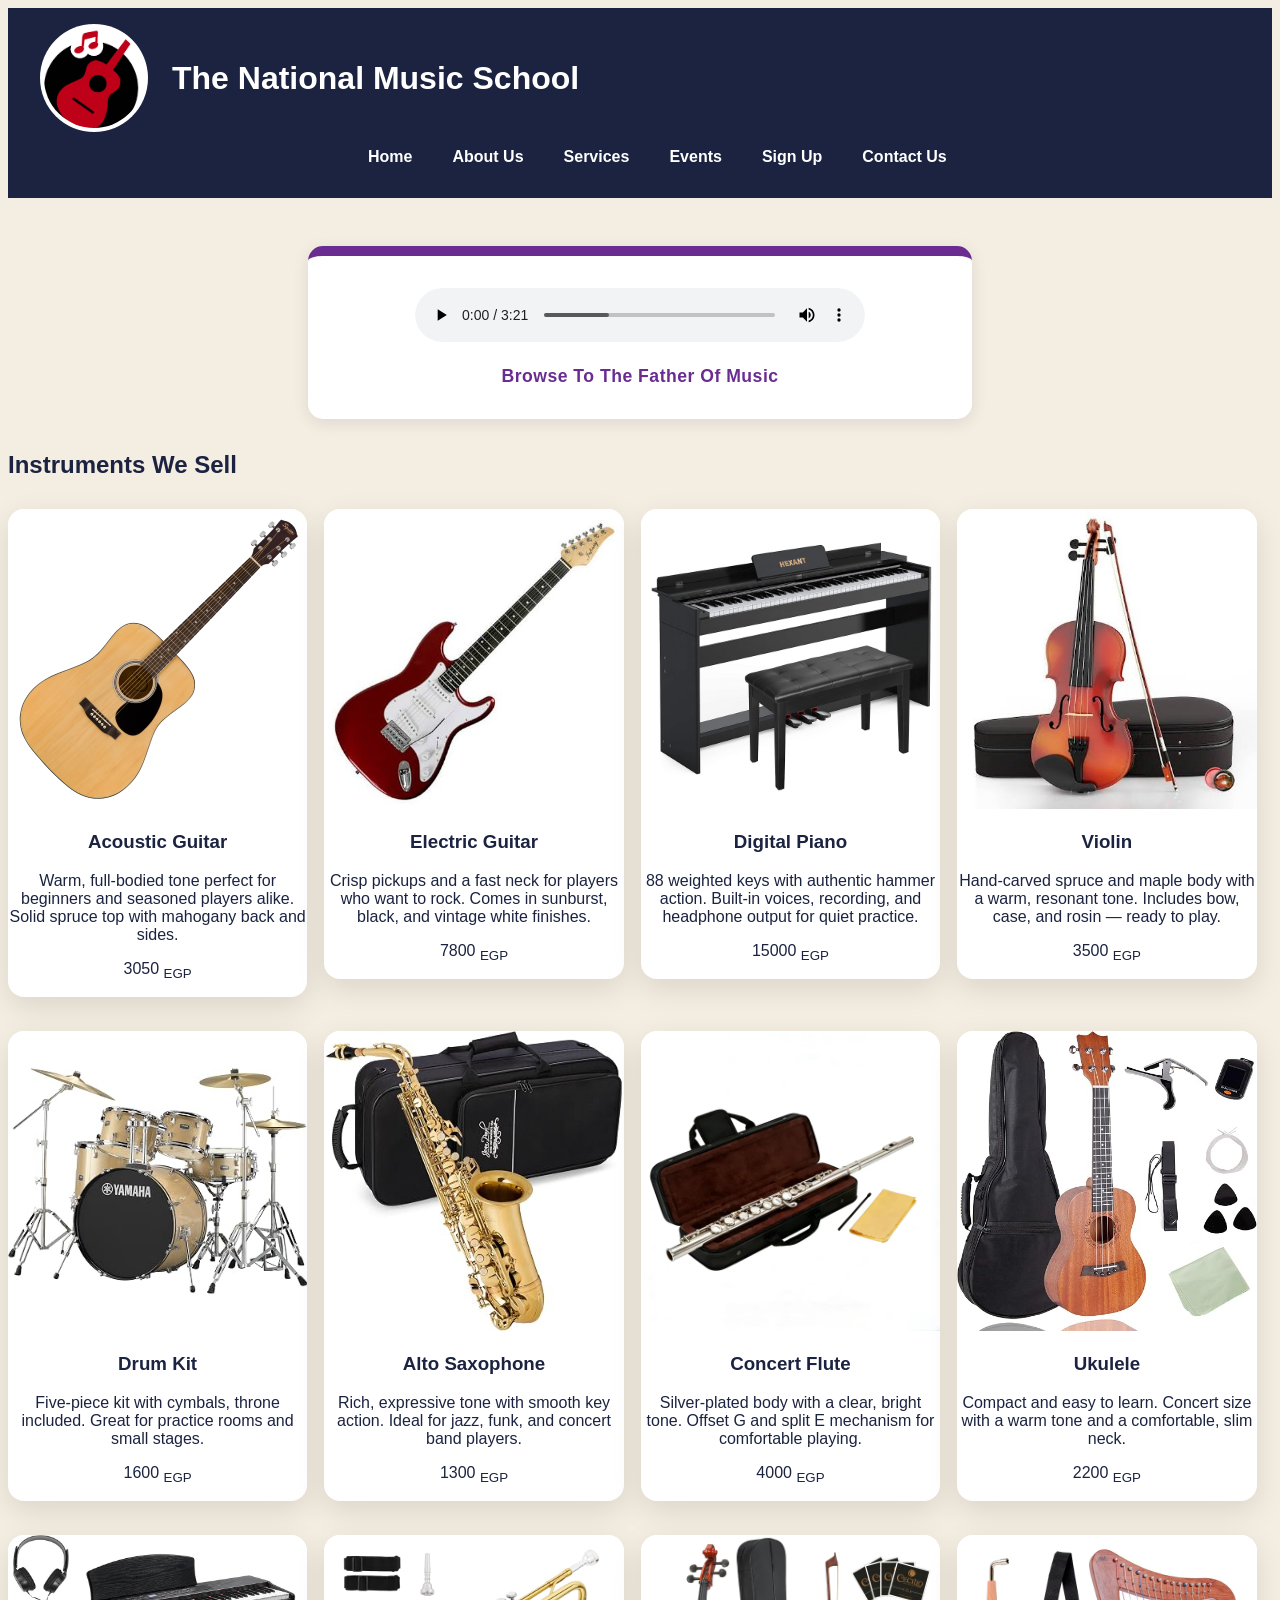
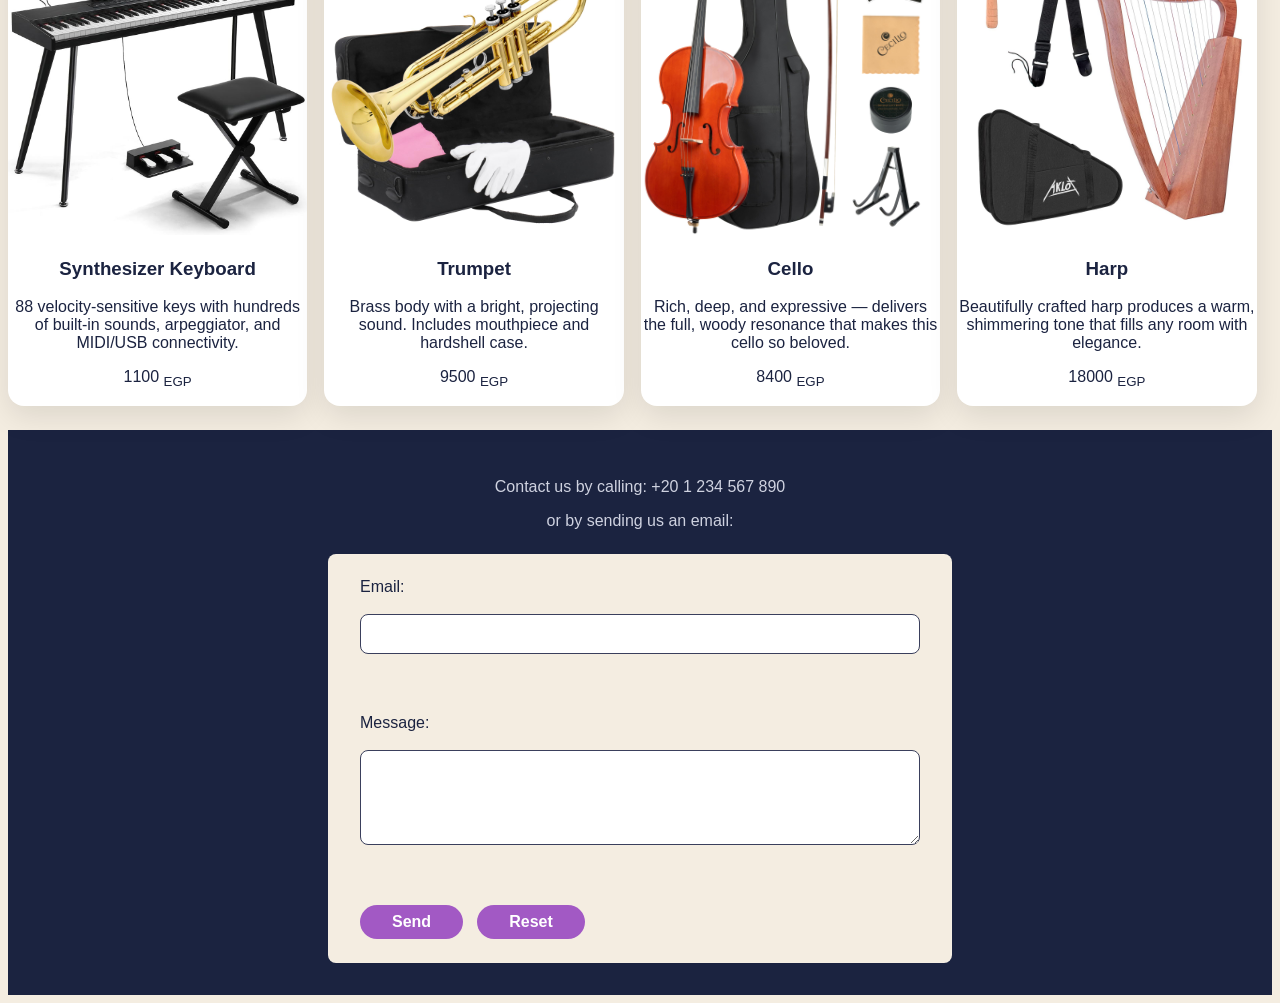
==== instruments.html @ a11f4c91 "Add files via upload" ====
<!DOCTYPE html>
<html lang="en">
<head>
    <meta charset="UTF-8">
    <meta name="viewport" content="width=device-width, initial-scale=1.0">
    <title>The National Music School</title>
    <link rel="icon" type="image/png" href="logo.png">
    <link rel="stylesheet" href="style.css">
</head>

<body>
    <header>
        <img src="media/logo.png" alt="Logo of the National Music School" class="logo" height="100" width="100">
        <h1>The National Music School</h1>
        <nav>
            <ul>
                <li><a href="index.html">Home</a></li>
                <li><a href="index.html#about">About Us</a></li>
                <li><a href="index.html#services">Services</a></li>
                <li><a href="index.html#events">Events</a></li>
                <li><a href="index.html#sign-up">Sign Up</a></li>
                <li><a href="#contact">Contact Us</a></li>
            </ul>
        </nav>
    </header>

    <figure>
        <audio controls> 
            <source src="media/Jesu, Joy of Man's Desiring.mp3" type="audio/mpeg"> Your browser does not support Bach :(.
        </audio>
        <figcaption>Browse To The Father Of Music</figcaption>
    </figure>

<div class="instruments">
    <h2>Instruments We Sell</h2>
<article class="cards instrument">
    <img src="media/acoustic-guitar.jpg" alt="Acoustic guitar" width="300" height="300">
    <h3>Acoustic Guitar</h3>
    <p>Warm, full-bodied tone perfect for beginners and seasoned players alike. Solid spruce top with mahogany back and sides.</p>
    <p>3050 <sub>EGP</sub></p>
</article>

<article class="cards instrument">
    <img src="media/electric-guitar.jpg" alt="Electric guitar" width="300" height="300">
    <h3>Electric Guitar</h3>
    <p>Crisp pickups and a fast neck for players who want to rock. Comes in sunburst, black, and vintage white finishes.</p>
    <p>7800 <sub>EGP</sub></p>
</article>

<article class="cards instrument">
    <img src="media/piano.jpg" alt="Digital piano" width="300" height="300">
    <h3>Digital Piano</h3>
    <p>88 weighted keys with authentic hammer action. Built-in voices, recording, and headphone output for quiet practice.</p>
    <p>15000 <sub>EGP</sub></p>
</article>

<article class="cards instrument">
    <img src="media/violin.jpg" alt="Violin" width="300" height="300">
    <h3>Violin</h3>
    <p>Hand-carved spruce and maple body with a warm, resonant tone. Includes bow, case, and rosin — ready to play.</p>
    <p>3500 <sub>EGP</sub></p>
</article>

<article class="cards instrument">
    <img src="media/drum-kit.jpg" alt="Drum kit" width="300" height="300">
    <h3>Drum Kit</h3>
    <p>Five-piece kit with cymbals, throne included. Great for practice rooms and small stages.</p>
    <p>1600 <sub>EGP</sub></p>
</article>

<article class="cards instrument">
    <img src="media/saxophone.jpg" alt="Alto saxophone" width="300" height="300">
    <h3>Alto Saxophone</h3>
    <p>Rich, expressive tone with smooth key action. Ideal for jazz, funk, and concert band players.</p>
    <p>1300 <sub>EGP</sub></p>
</article>

<article class="cards instrument">
    <img src="media/flute.jpg" alt="Concert flute" width="300" height="300">
    <h3>Concert Flute</h3>
    <p>Silver-plated body with a clear, bright tone. Offset G and split E mechanism for comfortable playing.</p>
    <p>4000 <sub>EGP</sub></p>
</article>

<article class="cards instrument">
    <img src="media/ukulele.jpg" alt="Ukulele" width="300" height="300">
    <h3>Ukulele</h3>
    <p>Compact and easy to learn. Concert size with a warm tone and a comfortable, slim neck.</p>
    <p>2200 <sub>EGP</sub></p>
</article>

<article class="cards instrument">
    <img src="media/keyboard.jpg" alt="Synthesizer keyboard" width="300" height="300">
    <h3>Synthesizer Keyboard</h3>
    <p>88 velocity-sensitive keys with hundreds of built-in sounds, arpeggiator, and MIDI/USB connectivity.</p>
    <p>1100 <sub>EGP</sub></p>
</article>

<article class="cards instrument">
    <img src="media/trumpet.jpg" alt="Trumpet" width="300" height="300">
    <h3>Trumpet</h3>
    <p>Brass body with a bright, projecting sound. Includes mouthpiece and hardshell case.</p>
    <p>9500 <sub>EGP</sub></p>
</article>

<article class="cards instrument">
    <img src="media/cello.jpg" alt="Cello" width="300" height="300">
    <h3>Cello</h3>
    <p>Rich, deep, and expressive — delivers the full, woody resonance that makes this cello so beloved.</p>
    <p>8400 <sub>EGP</sub></p>
</article>

<article class="cards instrument">
    <img src="media/harp.jpg" alt="Harp" width="300" height="300">
    <h3>Harp</h3>
    <p>Beautifully crafted harp produces a warm, shimmering tone that fills any room with elegance.</p>
    <p>18000 <sub>EGP</sub></p>
</article>
    </div>

    <footer id="contact">
        <p>Contact us by calling: +20 1 234 567 890</p>
        <p>or by sending us an email:</p>
        <form class="email-form" action="mailto:nationalmusicschool@edu.com" method="post">
            <label for="email">Email:</label><br>
            <input type="email" id="email" name="email" required><br><br>
            
            <label for="message">Message:</label><br>
            <textarea id="message" name="message" rows="4" cols="50" required></textarea><br><br>
            
            <div class="form-buttons">
                <input type="submit" value="Send">
                <input type="reset" value="Reset">
            </div>
        </form>
    </footer>
</body>
</html>
---- style.css ----
:root {
    --red: #9e2a2b;
    --yellow: #f2b134;
    --yellow-light: #fdf6e3;
    --bg: #f4ede1;
    --red-orange: #d35400;
    --green: #6b8e4e;
    --dark-blue: #1b2340;
    --dark-blue-light: #32406b;
    --purple: #6a2c91;
    --lighter-purple: #a259c4;
    --shadow: 0 4px 16px rgba(27, 35, 64, 0.1);
    --shadow-hover: 0 8px 28px rgba(27, 35, 64, 0.2);
}

html {scroll-padding-top: 120px;}

body {
    background-color: var(--bg);
    font-family: "Segoe UI", Arial, sans-serif;
    color: var(--dark-blue);
}

/* ---------- Header ---------- */

header {
  background: var(--dark-blue);
  color:white;
  display: flex;
  padding: 1rem 2rem;
  align-items: center;
  flex-wrap: wrap;
  position: sticky;
  top: 0.5rem;
  z-index: 100;
}

.logo {
    border-radius: 50%;
    background: white;
    padding: 4px;
    object-fit: cover;
    flex-shrink: 0;
}

header h1 {
  padding-left: 1.5rem;
}

header nav ul {
  display: flex;
  flex-wrap: wrap;
  gap: 0.5rem 1.5rem;
  align-items: center;
  list-style: none;
  padding-left: 20rem;
}

header nav a {
  color: white;
  text-decoration: none;
  font-weight: 600;
  padding: 0.5rem;
  border-radius: 4px;
  font-size: 16px;
}

nav a:visited { color: white; }
nav a:hover   { color: white; text-decoration: underline; }
nav a:active  { color: var(--dark-blue-light); }

/* ---------- Main ---------- */

main {
  margin: 0 auto;
  padding: 2.5rem 1.5rem 4rem;
}

section {
    background: white;;
    padding: 2.2rem 2rem;
    margin-bottom: 2.5rem;
    box-shadow: var(--shadow);
    border-radius: 15px;
    border-top: 10px solid var(--red-orange);
    color: var(--dark-blue);
    font-size: 18px;
}
section a:link    { color: var(--purple); }
section a:visited { color: var(--purple); }
section a:hover   { color: var(--lighter-purple); }

section:nth-child(even) {
    border-top-color: var(--green);
}
section h2 { color: var(--purple); }
section h3 { color: var(--lighter-purple); }

.list {
  display: grid;
  grid-template-columns: repeat(auto-fill, minmax(230px, 1fr));
  list-style: none;
  gap: 1rem;
}

.list li {
  padding: 0.45rem 0.75rem 0.45rem 1.5rem;
  position: relative;
  background: rgba(226, 176, 74, 0.10);
  border-radius: 8px;
  font-size: 18px;
}

.list li::before {
  content: "♪";
  position: absolute;
  left: 0.55rem;
  top: 50%;
  transform: translateY(-50%);
  color: var(--accent);
  font-size: 20px;
}

/* ---------- Events Section Layout ---------- */
.event-layout {
    display: flex;
    gap: 2rem; 
    align-items: flex-start; 
    margin-top: 1.5rem;
}

.event-sidebar {
    flex: 0 0 350px; 
}

.event-sidebar figure {
    margin: 0;
}

.event-sidebar img {
    max-width: 100%;
    height: auto;
    border-radius: 8px;
    box-shadow: var(--shadow);
}

.event-sidebar figcaption {
    margin-top: 0.5rem;
    font-size: 1rem;
    color: var(--dark-blue-light);
     text-align: center;
}

.event-sidebar figcaption h3 {
    margin: 0 0 0.5rem 0;
    font-size: 1.25rem;
     text-align: center;
}

.event-text-content {
    flex: 1; 
}

.event-text-content h2 {
    margin-top: 0; 
}

.event-video {
    margin-top: 1.5rem;
    padding-top: 2rem;
    margin-left: 0;
    margin-right: 0;
    display: flex;
    flex-direction: column;
    align-items: center;
    text-align: center;
}

.event-video video {
    width: 100%;
    max-width: 100%;
    height: auto;
    border-radius: 8px;
    box-shadow: var(--shadow);
}

.event-video figcaption {
    margin-top: 0.5rem;
    font-size: 1rem;
    color: var(--dark-blue-light);
    text-align: center;
}

/* --- Base Card Styling --- */
.cards {
  display: inline-block;
  vertical-align: top;
  background: white;
  border-radius: 16px;
  padding: 0;
  margin: 0.6rem 0.8rem 1.5rem 0;
  width: calc(25% - 1.05rem);
  text-align: center;
  box-shadow: 0 10px 30px rgba(0, 0, 0, 0.1);
  overflow: hidden; 
  transition: transform var(--transition, 0.3s ease), box-shadow var(--transition, 0.3s ease);
}

.cards:hover {
  transform: translateY(-8px);
  box-shadow: 0 15px 35px rgba(0, 0, 0, 0.15);
}

.instructors img {
  width: 100%;
  height: 240px;
  object-fit: cover;
  border-radius: 0;
  border: none;
  margin: 0;
}
.instructors h3,
.instructors p {
  padding-left: 1.5rem;
  padding-right: 1.5rem;
}

.instructors h3 {
  margin: 1rem 0 0.5rem 0;
  color: var(--purple, #6a2c91);
  font-size: 1.4rem;
}

.instructors .role {
  color: #444;
  font-weight: 600;
  font-size: 0.95rem;
  text-transform: none; 
  letter-spacing: 0;
  margin-top: 0;
  margin-bottom: 0.8rem;
  align-items: center;
  text-align: center;
}

.instructors > p:last-child {
  font-size: 0.9rem;
  color: #555;
  line-height: 1.5;
  margin-bottom: 1.5rem;
  padding-bottom: 1.5rem;
  border-bottom: 1px solid #eee;
}

/* --- Sign Up Cards--- */

#sign-up {
    text-align: center;
}

#sign-up .cards {
    display: inline-flex;
    flex-direction: column;
    padding: 2rem 1.5rem; 
    vertical-align: top;
}

#sign-up .cards h3 {
    margin-top: 0;
    font-size: 1.5rem;
    color: var(--purple);
}

#sign-up .cards p {
    color: #555;
    font-size: 1rem;
    line-height: 1.6;
    margin-bottom: 2rem; 
}

#sign-up .cards a {
    margin-top: auto;
    align-self: center;
    background-color: var(--lighter-purple);
    color: white !important;
    text-decoration: none !important;
    padding: 0.8rem 1.5rem;
    border-radius: 50px;
    font-weight: 700;
    font-size: 1rem;
    transition: all 0.3s ease;
    box-shadow: 0 4px 10px rgba(162, 89, 196, 0.2);
}

#sign-up .cards a:hover {
    background-color: var(--purple);
    transform: translateY(-3px);
    box-shadow: 0 6px 15px rgba(106, 44, 145, 0.3);
}

#sign-up .cards a:active {
    transform: translateY(0);
}

/* --- music player --- */
figure:has(audio) {
    display: flex;
    flex-direction: column;
    align-items: center;
    background: white;
    max-width: 600px;
    margin: 3rem auto 2rem;
    padding: 2rem;
    border-radius: 15px;
    box-shadow: var(--shadow);
    border-top: 10px solid var(--purple);
}

figure:has(audio) audio {
    width: 100%;
    max-width: 450px;
    outline: none;
    border-radius: 50px;
}

figure:has(audio) figcaption {
    margin-top: 1.5rem;
    font-size: 1.1rem;
    font-weight: 600;
    color: var(--purple);
    text-align: center;
    letter-spacing: 0.5px;
}

/* --- Sign Up Pages --- */
table {
    border-collapse: collapse;
    width: 100%;
    max-width: 1100px;
    margin: 2rem auto;
    background: white;
    border-radius: 15px;
    overflow: hidden;
    box-shadow: var(--shadow);
    font-size: 16px;
    border: none;
}

table th,
table td {
    border: 1px solid #e6dfd3;
    padding: 0.85rem 1rem;
    text-align: left;
    vertical-align: top;
    line-height: 1.5;
}

table thead th {
    background: var(--dark-blue);
    color: white;
    font-size: 1.05rem;
    letter-spacing: 0.3px;
    text-align: center;
}

table tbody th {
    background: var(--yellow-light);
    color: var(--purple);
    font-size: 1rem;
    width: 18%;
}

table tbody tr:nth-child(even) td {
    background: #faf7f0;
}

table tbody tr:hover td {
    background: rgba(242, 177, 52, 0.10);
}

table td strong {
    color: var(--dark-blue);
}

table td em {
    color: var(--dark-blue-light);
    font-size: 0.92rem;
}

/* --- Forms inside #sign-up --- */
#sign-up form {
    max-width: 720px;
    margin: 1.5rem auto 0;
    text-align: left;
}

#sign-up form > label {
    display: block;
    margin-bottom: 0.35rem;
    font-weight: 600;
    color: var(--dark-blue);
}

#sign-up input[type="text"],
#sign-up input[type="tel"],
#sign-up input[type="email"],
#sign-up input[type="password"],
#sign-up input[type="number"],
#sign-up input[type="date"],
#sign-up select,
#sign-up textarea {
    width: 100%;
    padding: 0.7rem 0.85rem;
    margin-bottom: 1.1rem;
    border: 1px solid #cfc6b8;
    border-radius: 8px;
    background: white;
    color: var(--dark-blue);
    font-family: inherit;
    font-size: 1rem;
    box-sizing: border-box;
    transition: border-color 0.2s ease, box-shadow 0.2s ease;
}

#sign-up input:focus,
#sign-up select:focus,
#sign-up textarea:focus {
    outline: none;
    border-color: var(--lighter-purple);
    box-shadow: 0 0 0 3px rgba(162, 89, 196, 0.15);
}

#sign-up textarea {
    resize: vertical;
    min-height: 120px;
}

#sign-up fieldset {
    border: 1px solid #e0d7c8;
    border-radius: 10px;
    padding: 1.2rem 1.4rem;
    margin-bottom: 1.4rem;
    background: rgba(253, 246, 227, 0.5);
}

#sign-up legend {
    font-weight: 700;
    color: var(--purple);
    padding: 0 0.5rem;
    font-size: 1.02rem;
}

/* Radio / checkbox rows */
#sign-up fieldset label {
    margin-right: 1rem;
    cursor: pointer;
}

#sign-up input[type="radio"],
#sign-up input[type="checkbox"] {
    accent-color: var(--lighter-purple);
    width: 1.05rem;
    height: 1.05rem;
    vertical-align: middle;
    cursor: pointer;
}

#sign-up input[type="radio"] + label,
#sign-up input[type="checkbox"] + label {
    display: inline-block;
    margin-right: 1.4rem;
    margin-bottom: 0.4rem;
    font-weight: 500;
    color: var(--dark-blue);
}

/* --- Submit / Reset buttons in sign-up forms --- */
#sign-up input[type="submit"],
#sign-up input[type="reset"] {
    display: inline-block;
    border: none;
    padding: 0.8rem 2rem;
    border-radius: 50px;
    font-weight: 700;
    font-size: 1rem;
    font-family: inherit;
    cursor: pointer;
    transition: all 0.3s ease;
    margin-right: 0.6rem;
    margin-top: 0.5rem;
}

#sign-up input[type="submit"] {
    background: var(--lighter-purple);
    color: white;
    box-shadow: 0 4px 10px rgba(162, 89, 196, 0.2);
}

#sign-up input[type="submit"]:hover {
    background: var(--purple);
    transform: translateY(-3px);
    box-shadow: 0 6px 15px rgba(106, 44, 145, 0.3);
}

#sign-up input[type="reset"] {
    background: #ddd4c4;
    color: var(--dark-blue);
}

#sign-up input[type="reset"]:hover {
    background: #c9bda9;
}

#sign-up input[type="submit"]:active,
#sign-up input[type="reset"]:active {
    transform: translateY(0);
}

/* --- Select optgroups --- */
#sign-up optgroup {
    font-weight: 700;
    color: var(--purple);
}

#sign-up option {
    font-weight: 400;
    color: var(--dark-blue);
    padding: 0.3rem;
}

footer {
  background: var(--dark-blue);
  color: white;
  padding: 2.5rem 1.5rem 3rem;
  text-align: center;
}
footer p {
  margin-bottom: 0.5rem;
  color: #cfd2e0;
}

footer#contact {
    text-align: center;
    padding: 2rem 1rem;
    color: var(--bg-txt-light);
}

.email-form {
    display: flex;
    flex-direction: column;
    max-width: 600px;
    margin: 2rem auto 0;
    background-color: var(--bg);
    padding: 2rem;
    border-radius: 8px;
    text-align: left;
}

.email-form {
  max-width: 560px;
  margin: 1.5rem auto 0;
  text-align: left;
  background: var(--bg);
  padding: 1.5rem 2rem;
  box-shadow: inset 0 0 0 1px rgba(255, 255, 255, 0.08);
}

.email-form input[type="email"],
.email-form textarea {
    width: 100%;
    padding: 0.75rem;
    margin-bottom: 1.5rem;
    border: 1px solid #ccc;
    border-radius: 6px;
    font-family: inherit;
    box-sizing: border-box;
}

.email-form input[type="email"],
.email-form textarea {
  width: 100%;
  padding: 0.65rem 0.85rem;
  border: 1px solid #3a3f5c;
  border-radius: 8px;
  background: white;
  color: var(--dark-blue-light);
  font-family: inherit;
  font-size: 1rem;
}

.email-form textarea {
  resize: vertical;
}

.email-form input[type="submit"],
.email-form input[type="reset"] {
  border: none;
  padding: 0.5rem 2rem;
  border-radius: 50px;
  font-weight: 700;
  font-size: 1rem;
  background-color: var(--lighter-purple);
  margin: auto 0;
  text-align: left; 
}

.email-form input[type="submit"] {
  background: var(--lighter-purple);
  color: white;
}

.email-form input[type="submit"]:hover {
  background: var(--purple);
  transform: scale(1.05);
}

.email-form input[type="reset"] {
  background: var(--lighter-purple);
  color: white;
  margin-left: 0.6rem;
}

.email-form input[type="reset"]:hover {
  background: var(--purple);
  transform: scale(1.05);
}

/* ---------- media queries ---------- */
@media (max-width: 900px) {
  .cards {
    width: calc(50% - 1rem);
  }

  .cards.sign {
    width: 100%;
  }

  #events aside {
    float: none;
    margin: 1rem auto;
    max-width: 100%;
  }

  table {
        font-size: 15px;
    }

    table th,
    table td {
        padding: 0.65rem 0.75rem;
    }

    table tbody th {
        width: 22%;
    }
}

@media (max-width: 620px) {
  header {
    flex-direction: column;
    padding: 1rem;
    text-align: center;
    position: relative;
  }

  header nav ul {
    justify-content: center;
    gap: 0.3rem 1rem;
    padding-left: 0;
    width: 100%;
    padding: 0.5rem 0 0 0;
  }

  main {
    padding: 1.5rem 0.9rem 3rem;
  }

  section {
    padding: 1.5rem 1.1rem;
  }

  h2 {
    font-size: 1.55rem;
  }

  .cards {
    width: 100%;
    margin-right: 0;
    min-width: 0;
  }

  .instruments {
    display: flex;
    flex-direction: column;
    align-items: center;
    gap: 1rem;
    padding: 1rem 0.5rem;
  }

  .instruments .cards {
    width: 100%;
    margin: 0;
  }

  figure:has(audio) {
    padding: 1rem;
    margin: 1.5rem 0.5rem;
    box-sizing: border-box;
    width: calc(100% - 1rem);
  }

  figure:has(audio) audio {
    max-width: 100%;
  }

  .email-form {
    padding: 1.2rem 1rem;
  }

  .email-form input[type="reset"] {
    margin: 0.6rem 0 0;
  }

  table {
    display: block;
    overflow-x: auto;
    white-space: normal;
    font-size: 14px;
  }

  #sign-up form {
    padding: 0;
  }

  #sign-up fieldset {
    padding: 0.9rem 1rem;
  }

  #sign-up input[type="submit"],
  #sign-up input[type="reset"] {
    width: 100%;
    margin: 0.4rem 0 0;
  }

  .event-layout {
    flex-direction: column;
    gap: 1rem;
  }

  .event-sidebar {
    flex: 1 1 100%;
    width: 100%;
    max-width: 100%;
  }

  .event-text-content {
    width: 100%;
  }

  .cards {
    width: 100% !important;
    min-width: 0 !important;
    margin-right: 0 !important;
    margin-left: 0 !important;
    box-sizing: border-box;
  }

  #sign-up .cards {
    display: flex;
    width: 100%;
    max-width: 100%;
  }
}
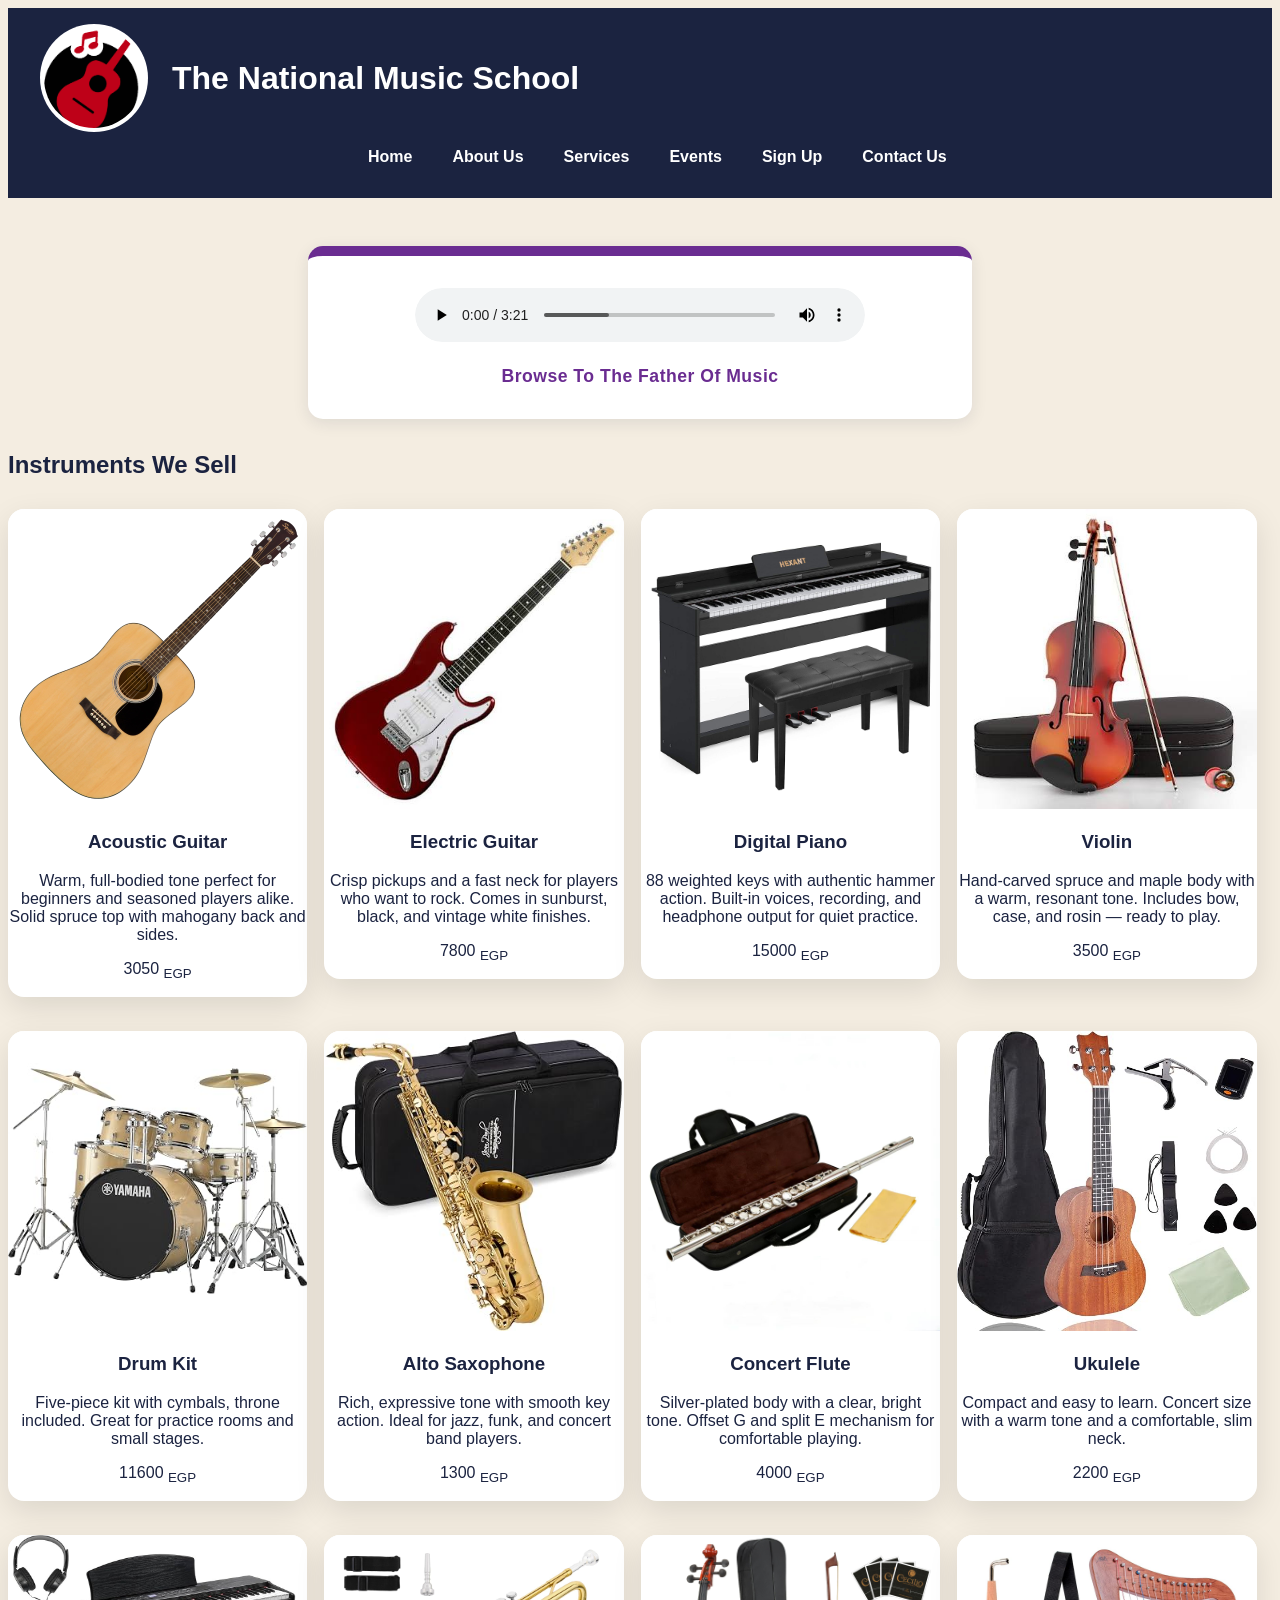
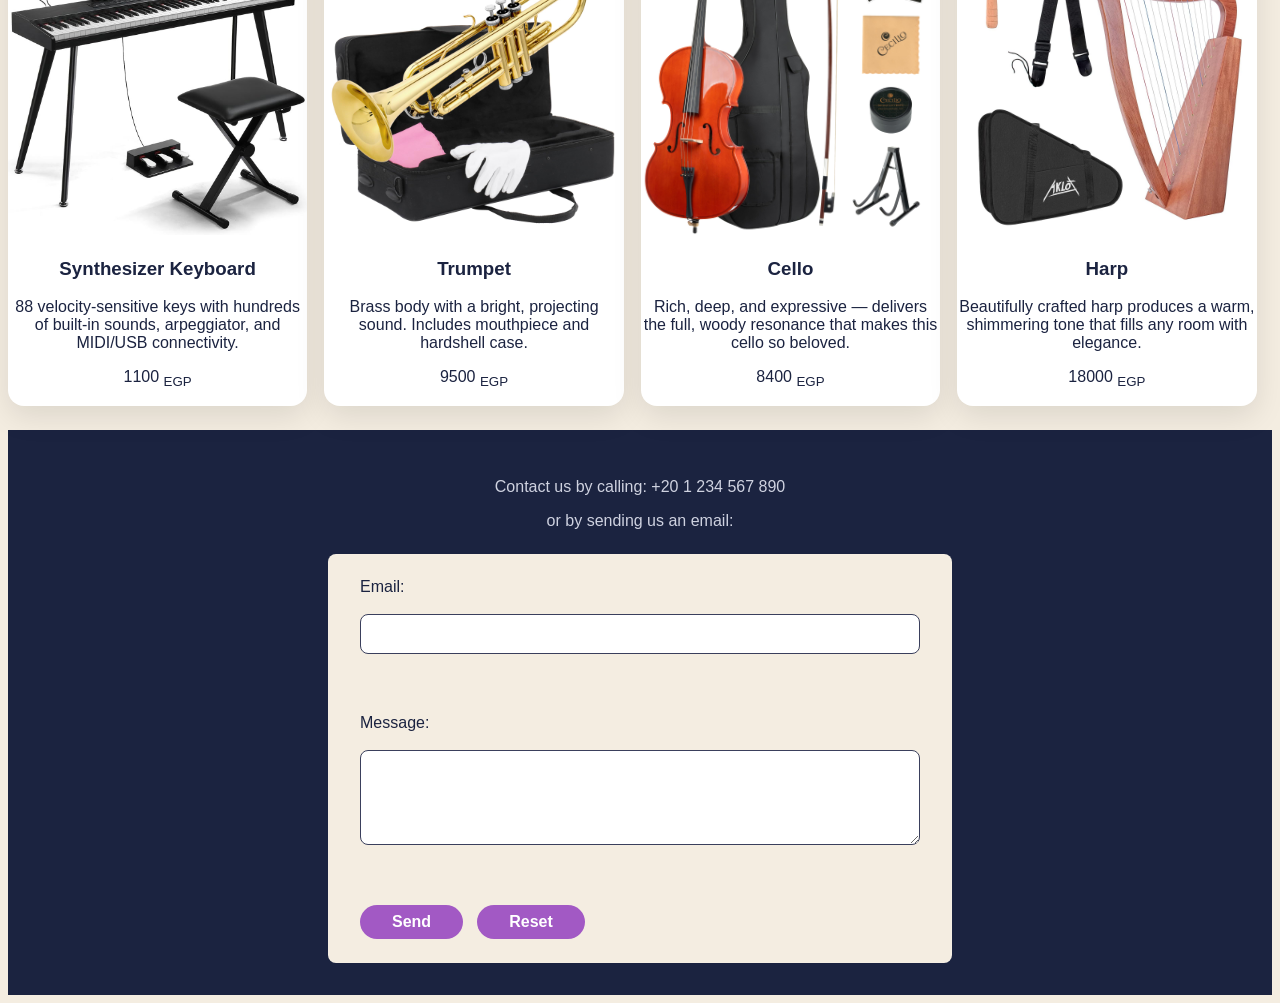
==== commit 2c5e251c: "Fix HTML encoding issues in instruments.html" ====
--- a/instruments.html
+++ b/instruments.html
@@ -65,7 +65,7 @@
     <img src="media/drum-kit.jpg" alt="Drum kit" width="300" height="300">
     <h3>Drum Kit</h3>
     <p>Five-piece kit with cymbals, throne included. Great for practice rooms and small stages.</p>
-    <p>1600 <sub>EGP</sub></p>
+    <p>11600 <sub>EGP</sub></p>
 </article>
 
 <article class="cards instrument">
@@ -135,4 +135,4 @@
         </form>
     </footer>
 </body>
-</html>+</html>
